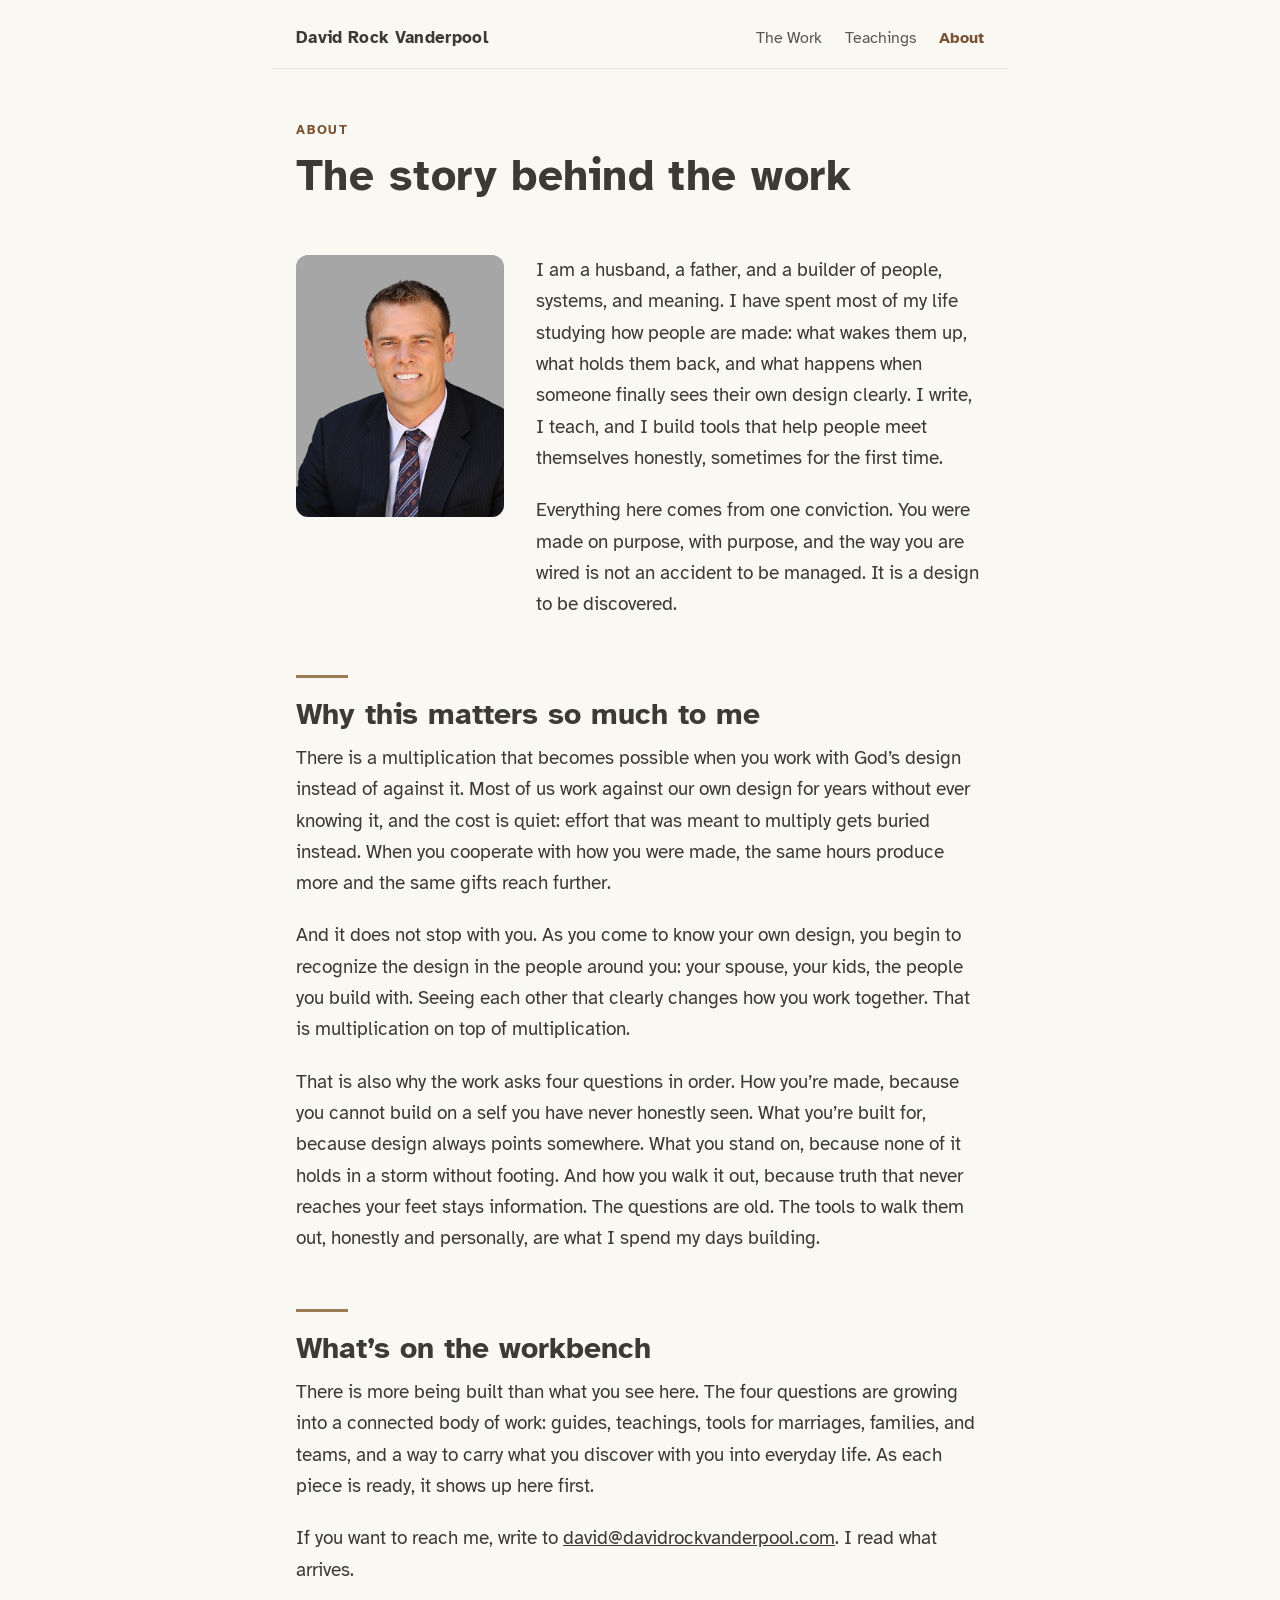
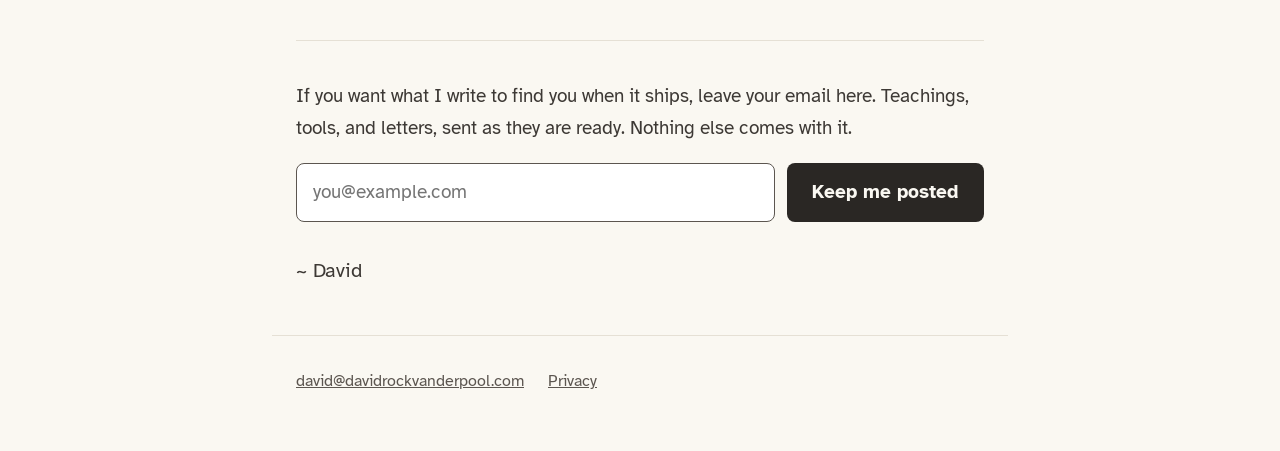
==== about/index.html @ ba371700 "Add files via upload" ====
<!DOCTYPE html>
<html lang="en">
<head>
<meta charset="UTF-8">
<meta name="viewport" content="width=device-width, initial-scale=1.0">
<title>About &middot; David Rock Vanderpool</title>
<meta name="description" content="About David Rock Vanderpool: husband, father, and builder of people, systems, and meaning.">
<link rel="icon" href="data:image/svg+xml,%3Csvg xmlns='http://www.w3.org/2000/svg' viewBox='0 0 64 64'%3E%3Crect width='64' height='64' rx='12' fill='%23FAF8F2'/%3E%3Ctext x='32' y='44' font-family='Georgia,serif' font-size='34' font-weight='bold' fill='%233D3935' text-anchor='middle'%3ED%3C/text%3E%3C/svg%3E">
<link rel="stylesheet" href="/assets/site.css">
</head>
<body>
<nav class="site-nav" aria-label="Site">
<a class="wordmark" href="/">David Rock Vanderpool</a>
<ul>
<li><a href="/the-work/">The Work</a></li>
<li><a href="/teachings/">Teachings</a></li>
<li><a href="/about/" aria-current="page">About</a></li>
</ul>
</nav>
<main>
<header>
<span class="eyebrow">About</span>
<h1>The story behind the work</h1>
</header>

<section class="about" aria-label="About David">
<img src="/assets/headshot_warmgray.jpg" alt="David Rock Vanderpool" width="560" height="705">
<div class="about-text">
<p>I am a husband, a father, and a builder of people, systems, and meaning. I have spent most of my life studying how people are made: what wakes them up, what holds them back, and what happens when someone finally sees their own design clearly. I write, I teach, and I build tools that help people meet themselves honestly, sometimes for the first time.</p>
<p>Everything here comes from one conviction. You were made on purpose, with purpose, and the way you are wired is not an accident to be managed. It is a design to be discovered.</p>
</div>
</section>

<section aria-label="The multiplication">
<h2 class="ruled">Why this matters so much to me</h2>
<p>There is a multiplication that becomes possible when you work with God&rsquo;s design instead of against it. Most of us work against our own design for years without ever knowing it, and the cost is quiet: effort that was meant to multiply gets buried instead. When you cooperate with how you were made, the same hours produce more and the same gifts reach further.</p>
<p>And it does not stop with you. As you come to know your own design, you begin to recognize the design in the people around you: your spouse, your kids, the people you build with. Seeing each other that clearly changes how you work together. That is multiplication on top of multiplication.</p>
<p>That is also why the work asks four questions in order. How you&rsquo;re made, because you cannot build on a self you have never honestly seen. What you&rsquo;re built for, because design always points somewhere. What you stand on, because none of it holds in a storm without footing. And how you walk it out, because truth that never reaches your feet stays information. The questions are old. The tools to walk them out, honestly and personally, are what I spend my days building.</p>
</section>

<section aria-label="What's on the workbench">
<h2 class="ruled">What&rsquo;s on the workbench</h2>
<p>There is more being built than what you see here. The four questions are growing into a connected body of work: guides, teachings, tools for marriages, families, and teams, and a way to carry what you discover with you into everyday life. As each piece is ready, it shows up here first.</p>
<p>If you want to reach me, write to <a href="mailto:david@davidrockvanderpool.com">david@davidrockvanderpool.com</a>. I read what arrives.</p>
</section>

<section class="signup" aria-label="Email signup">
<p>If you want what I write to find you when it ships, leave your email here. Teachings, tools, and letters, sent as they are ready. Nothing else comes with it.</p>
<form action="https://buttondown.com/api/emails/embed-subscribe/davidrockvanderpool" method="post">
<label class="visually-hidden" for="bd-email">Your email address</label>
<input type="email" name="email" id="bd-email" autocomplete="email" placeholder="you@example.com" required>
<input type="hidden" name="embed" value="1">
<button type="submit">Keep me posted</button>
</form>
<p class="signoff">~ David</p>
</section>
</main>

<footer>
<a href="mailto:david@davidrockvanderpool.com">david@davidrockvanderpool.com</a>
<a href="/privacy/">Privacy</a>
</footer>
</body>
</html>
---- assets/site.css ----
/* davidrockvanderpool.com, site v2 shared stylesheet
   Warm editorial on the Stake register. Base register inherited from Phase 1 (DEC4):
   cream #FAF8F2, ink #3D3935, Atkinson Hyperlegible, ~65ch measure, 1.65 line-height. */

@font-face{font-family:'Atkinson Hyperlegible';src:url('/fonts/atkinson-400.woff2') format('woff2');font-weight:400;font-style:normal;font-display:swap}
@font-face{font-family:'Atkinson Hyperlegible';src:url('/fonts/atkinson-700.woff2') format('woff2');font-weight:700;font-style:normal;font-display:swap}
@font-face{font-family:'Atkinson Hyperlegible';src:url('/fonts/atkinson-400i.woff2') format('woff2');font-weight:400;font-style:italic;font-display:swap}

:root{
  --cream:#FAF8F2;
  --ink:#3D3935;
  --ink-soft:#5C5650;
  --accent:#2A2724;
  --bronze:#7A5233;
  --bronze-soft:#9C7A55;
  --rule:#E5E0D5;
  --rule-strong:#D5CCBA;
  --card:#F4F0E6;
}

*{margin:0;padding:0;box-sizing:border-box}
html{scroll-behavior:smooth}
@media (prefers-reduced-motion:reduce){html{scroll-behavior:auto}*{transition:none!important}}

body{background:var(--cream);color:var(--ink);font-family:'Atkinson Hyperlegible',Seravek,'Gill Sans',Verdana,sans-serif;font-size:1.1875rem;line-height:1.65;-webkit-font-smoothing:antialiased}

/* ---------- Navigation ---------- */
.site-nav{max-width:46rem;margin:0 auto;padding:1.4rem 1.5rem .9rem;display:flex;align-items:baseline;justify-content:space-between;gap:1rem;flex-wrap:wrap;border-bottom:1px solid var(--rule)}
.wordmark{font-weight:700;font-size:1.0625rem;text-decoration:none;color:var(--ink);letter-spacing:.02em}
.site-nav ul{display:flex;gap:1.4rem;list-style:none}
.site-nav ul a{font-size:1rem;color:var(--ink-soft);text-decoration:none}
.site-nav ul a:hover,.site-nav ul a:focus{color:var(--ink);text-decoration:underline;text-underline-offset:3px}
.site-nav ul a[aria-current="page"]{color:var(--bronze);font-weight:700}

/* ---------- Layout ---------- */
main{max-width:46rem;margin:0 auto;padding:3.2rem 1.5rem 3rem}
main.narrow{max-width:42rem}
section{margin-top:3.4rem}
section:first-child{margin-top:0}
p+p{margin-top:1.1em}

/* ---------- Type ---------- */
h1{font-size:2.75rem;line-height:1.12;letter-spacing:.01em}
.tagline{font-size:1.3125rem;color:var(--ink-soft);margin-top:.55rem}
h2{font-size:1.875rem;line-height:1.2;margin-bottom:.7rem}
h3{font-size:1.375rem;line-height:1.25;margin-bottom:.45rem}
.eyebrow{display:block;font-size:.8125rem;font-weight:700;letter-spacing:.14em;text-transform:uppercase;color:var(--bronze);margin-bottom:.6rem}
.subtitle{font-style:italic;font-size:1.1875rem;color:var(--ink-soft);margin-top:.25rem;margin-bottom:1.1em}
.lede{font-size:1.3125rem;line-height:1.6}
a{color:var(--ink)}
a:hover,a:focus{color:var(--bronze)}
:focus-visible{outline:2.5px solid var(--accent);outline-offset:2px}

/* Rule motif above section headings */
.ruled::before{content:"";display:block;width:3.25rem;border-top:3px solid var(--bronze-soft);margin-bottom:1.1rem}

/* Asterism divider */
.asterism{border:none;text-align:center;margin:2.8rem auto;color:var(--bronze-soft);font-size:1.25rem;letter-spacing:.9em;text-indent:.9em}
.asterism::before{content:"\00B7\00A0\00B7\00A0\00B7"}

/* ---------- Three questions blocks ---------- */
.questions{display:grid;gap:1.1rem;margin-top:1.6rem}
.q{background:var(--card);border-left:4px solid var(--bronze-soft);border-radius:.5rem;padding:1.3rem 1.5rem}
.q .qnum{font-size:.8125rem;font-weight:700;letter-spacing:.14em;text-transform:uppercase;color:var(--bronze);display:block;margin-bottom:.3rem}
.q h3{margin-bottom:.35rem}
.q p{font-size:1.0938rem;color:var(--ink)}

/* ---------- About / photo ---------- */
.about{display:flex;gap:2rem;align-items:flex-start;flex-wrap:wrap}
.about img{width:13rem;height:auto;max-width:40vw;border-radius:.75rem;flex-shrink:0}
.about-text{flex:1;min-width:16rem}

/* ---------- CTA ---------- */
.cta{display:inline-block;background:var(--accent);color:var(--cream);text-decoration:none;font-weight:700;font-size:1.125rem;padding:.85rem 1.9rem;border-radius:.5rem;margin-top:1.4rem}
.cta:hover,.cta:focus{background:var(--bronze);color:var(--cream)}
.cta-note{font-size:1rem;color:var(--ink-soft);margin-top:.8rem}
.textlink{font-weight:700;text-decoration:underline;text-underline-offset:3px}

/* ---------- Signup ---------- */
.signup{border-top:1px solid var(--rule);padding-top:2.5rem}
form{display:flex;gap:.75rem;margin-top:1.2rem;flex-wrap:wrap}
label.visually-hidden{position:absolute;width:1px;height:1px;overflow:hidden;clip:rect(0 0 0 0)}
input[type=email]{flex:1;min-width:14rem;font:inherit;padding:.8rem 1rem;border:1.5px solid var(--ink-soft);border-radius:.5rem;background:#fff;color:var(--ink)}
input[type=email]:focus{outline:2.5px solid var(--accent);outline-offset:1px}
button{font:inherit;font-weight:700;background:var(--accent);color:var(--cream);border:none;border-radius:.5rem;padding:.8rem 1.6rem;cursor:pointer}
button:hover,button:focus{background:var(--bronze)}
.signoff{margin-top:2rem;font-size:1.25rem}

/* ---------- Teaching index ---------- */
.teaching-card{background:var(--card);border-radius:.6rem;padding:1.6rem 1.7rem;margin-top:1.6rem}
.teaching-card h2{font-size:1.5625rem}
.teaching-card .subtitle{margin-bottom:.7em}
.teaching-card p{font-size:1.0938rem}

/* ---------- Teaching page ---------- */
.teaching h1{font-size:2.375rem}
.teaching .poemcenter{margin:2.2rem auto;max-width:34rem;font-style:italic;text-align:center}
.teaching .poemcenter p{margin-top:.55em}
.teaching .poemattribution{text-align:center;font-size:.9375rem;color:var(--ink-soft);margin-top:1rem}
.teaching h2{margin-top:2.6rem;padding-top:1.6rem;border-top:1px solid var(--rule)}
.teaching blockquote{border-left:3px solid var(--bronze-soft);margin:1.4rem 0;padding:.2rem 0 .2rem 1.3rem;color:var(--ink)}
.teaching blockquote p{font-size:1.125rem}
.teaching hr{border:none;border-top:1px solid var(--rule);margin:2.4rem auto;width:60%}
.dropcap::first-letter{float:left;font-size:3.4em;line-height:.85;padding:.04em .08em 0 0;font-weight:700;color:var(--bronze)}

/* ---------- Teaching Footer Component ---------- */
/* Terracotta / sage palette for the teaching footer */
:root{
  --terracotta:#B85C38;
  --terracotta-soft:#D4795A;
  --terracotta-bg:#FDF0EB;
  --sage:#4A6741;
  --sage-soft:#6B8F62;
  --sage-bg:#EEF3ED;
}

.teaching-footer{
  border-top:2px solid var(--rule-strong);
  margin-top:3.6rem;
  padding:3rem 1.5rem 3.5rem;
  background:var(--cream);
}
.tf-inner{
  max-width:46rem;
  margin:0 auto;
}
.tf-opener{
  font-size:1.0625rem;
  color:var(--ink-soft);
  font-style:italic;
  margin-bottom:2rem;
  text-align:center;
}

/* Primary panel */
.tf-primary{
  background:var(--terracotta-bg);
  border:1.5px solid var(--terracotta-soft);
  border-radius:.75rem;
  padding:1.8rem 2rem;
  display:flex;
  flex-direction:column;
  gap:1.2rem;
  margin-bottom:2.4rem;
}
.tf-primary .eyebrow{color:var(--terracotta);}
.tf-primary-text p{
  font-size:1.0938rem;
  color:var(--ink);
}
.tf-primary-cta{
  align-self:flex-start;
  background:var(--terracotta);
  font-size:1rem;
  padding:.75rem 1.5rem;
  margin-top:.4rem;
}
.tf-primary-cta:hover,.tf-primary-cta:focus{background:var(--terracotta-soft);color:var(--cream);}

/* Secondary row */
.tf-secondary-row{
  display:grid;
  grid-template-columns:repeat(3,1fr);
  gap:1.25rem;
}
.tf-block{
  background:var(--sage-bg);
  border:1.5px solid #C5D6C2;
  border-radius:.65rem;
  padding:1.4rem 1.5rem;
  display:flex;
  flex-direction:column;
  gap:.9rem;
}
.tf-block .eyebrow{color:var(--sage);}
.tf-block p{
  font-size:1rem;
  color:var(--ink);
  flex:1;
}

/* Shared button styles for teaching footer */
.tf-btn{
  display:inline-block;
  font-family:inherit;
  font-size:.9375rem;
  font-weight:700;
  border-radius:.45rem;
  padding:.65rem 1.1rem;
  cursor:pointer;
  text-decoration:none;
  text-align:center;
  border:none;
  line-height:1.3;
}
.tf-btn-solid{
  background:var(--sage);
  color:var(--cream);
}
.tf-btn-solid:hover,.tf-btn-solid:focus{background:var(--sage-soft);color:var(--cream);}
.tf-btn-outline{
  background:transparent;
  color:var(--sage);
  border:1.5px solid var(--sage);
}
.tf-btn-outline:hover,.tf-btn-outline:focus{background:var(--sage);color:var(--cream);}
.tf-btn-share{
  background:var(--sage);
  color:var(--cream);
  width:100%;
}
.tf-btn-share:hover,.tf-btn-share:focus{background:var(--sage-soft);}

/* Share controls */
.tf-share-controls{
  display:flex;
  flex-direction:column;
  gap:.55rem;
}
.tf-share-desktop{
  display:flex;
  flex-direction:column;
  gap:.5rem;
}
.tf-copy-confirm{
  font-size:.875rem;
  color:var(--sage);
  font-style:italic;
}

/* Subscribe form in footer */
.tf-form{
  display:flex;
  flex-direction:column;
  gap:.55rem;
}
.tf-form input[type=email]{
  width:100%;
  min-width:0;
  font:inherit;
  font-size:.9375rem;
  padding:.65rem .9rem;
  border:1.5px solid var(--ink-soft);
  border-radius:.45rem;
  background:#fff;
  color:var(--ink);
}
.tf-form input[type=email]:focus{outline:2.5px solid var(--sage);outline-offset:1px;}
.tf-form .tf-btn-solid{width:100%;}

/* Responsive: stack secondary row on narrow screens */
@media (max-width:780px){
  .tf-secondary-row{grid-template-columns:1fr;}
  .tf-primary{padding:1.4rem 1.3rem;}
}
@media (max-width:640px){
  .teaching-footer{padding:2.4rem 1.25rem 3rem;}
  .tf-primary-cta{align-self:stretch;text-align:center;}
}

/* ---------- Footer ---------- */
footer{max-width:46rem;margin:0 auto;padding:2rem 1.5rem 3.5rem;border-top:1px solid var(--rule);color:var(--ink-soft);font-size:1rem;display:flex;gap:1.5rem;flex-wrap:wrap}
footer a{color:var(--ink-soft)}

/* ---------- Responsive ---------- */
@media (max-width:640px){
  main{padding-top:2.4rem}
  h1{font-size:2.125rem}
  h2{font-size:1.625rem}
  .about{gap:1.25rem}
  .site-nav ul{gap:1rem}
}
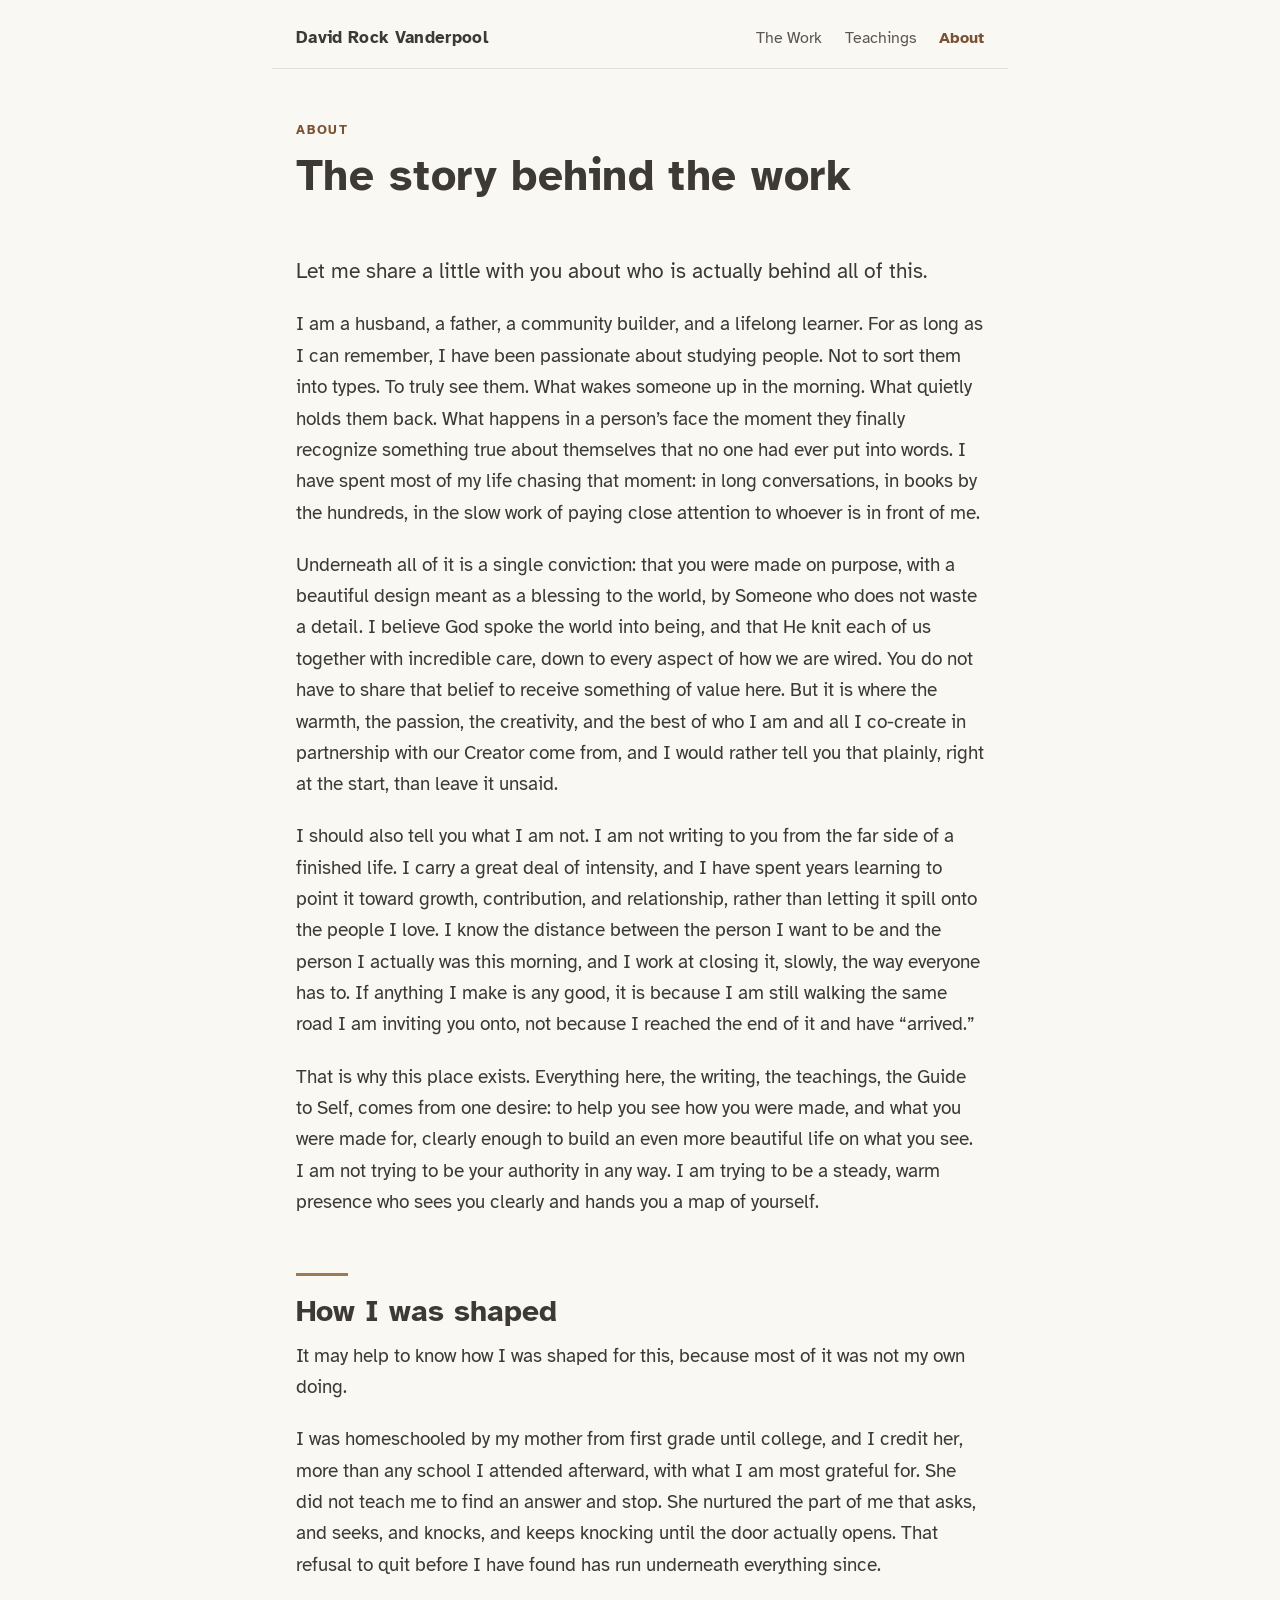
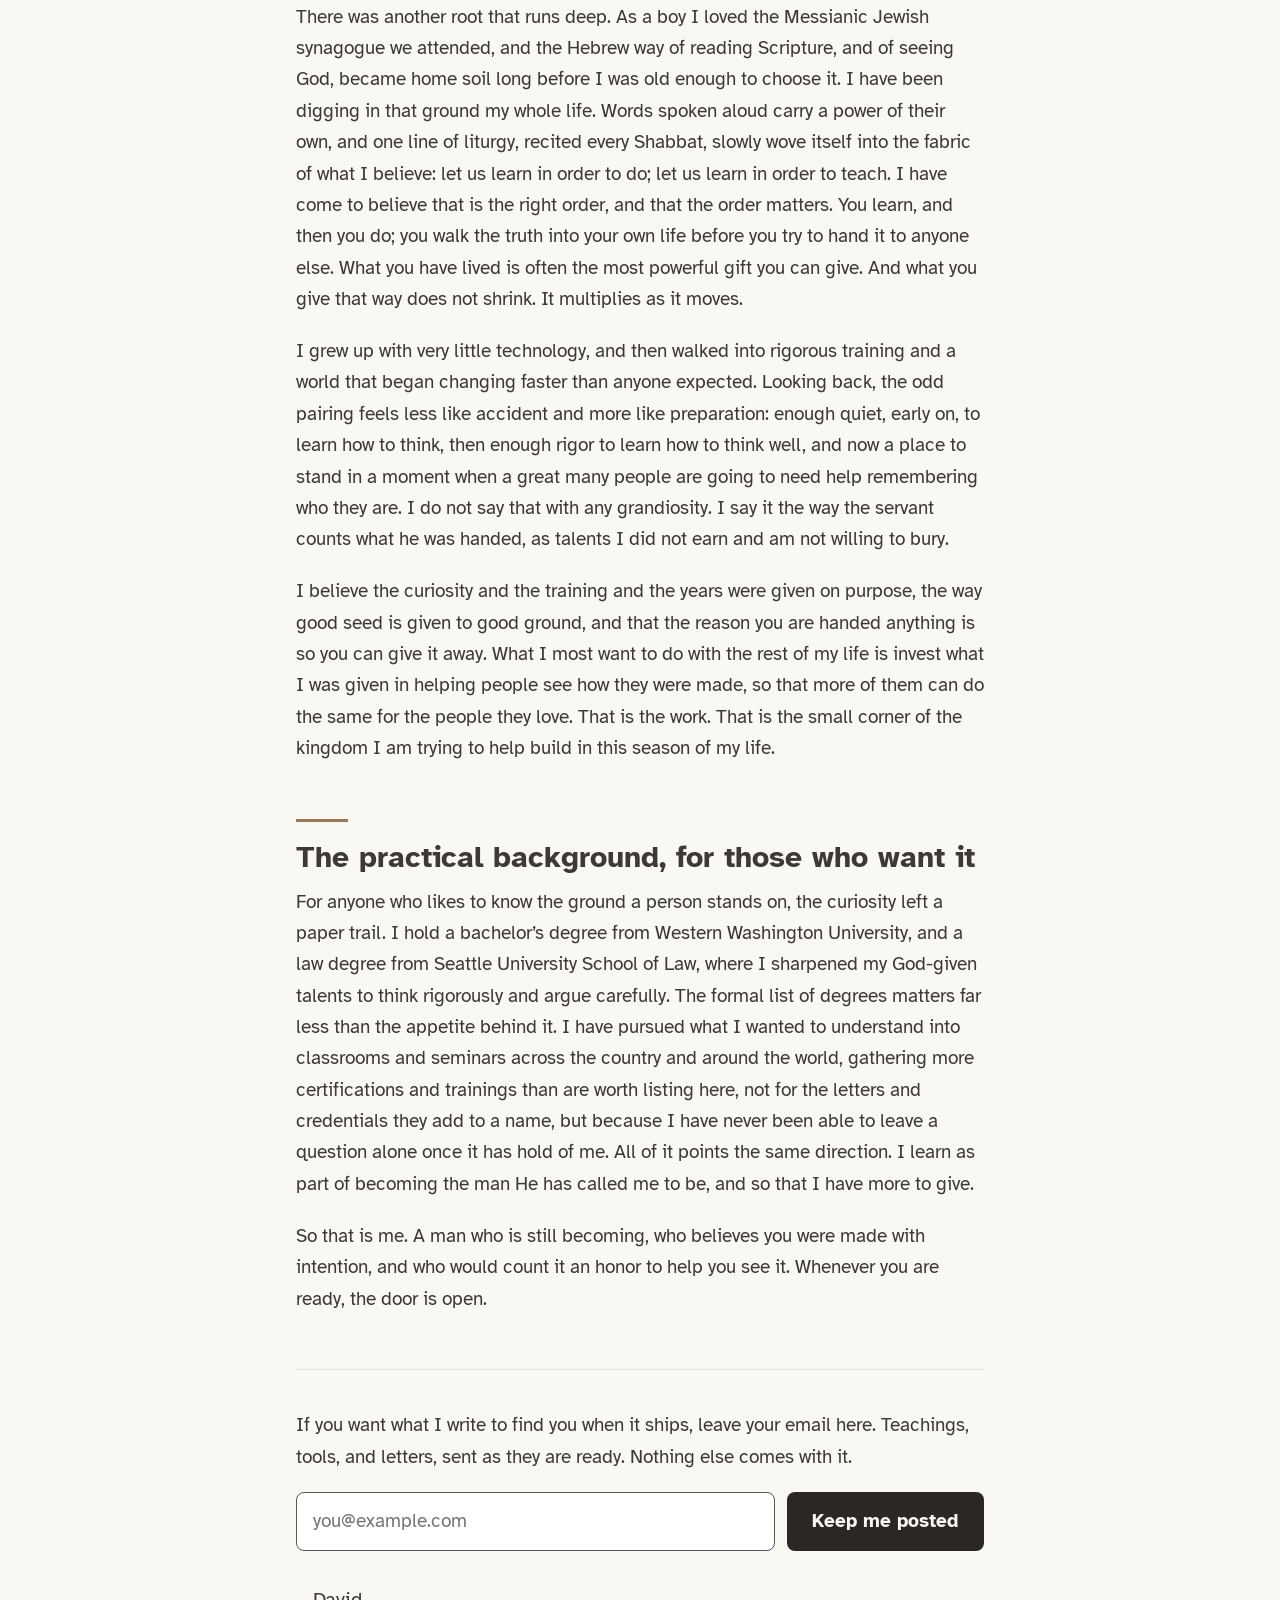
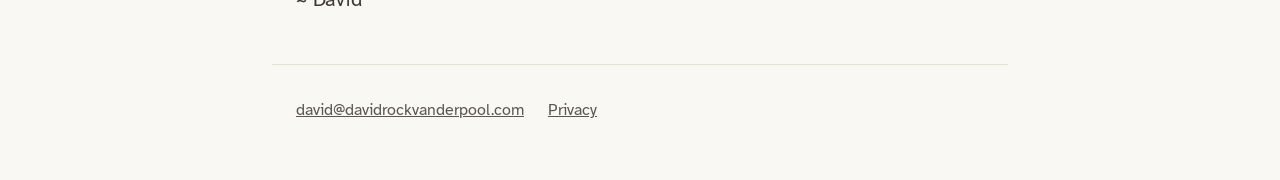
==== commit 2f8b6fd6: "Add files via upload" ====
--- a/about/index.html
+++ b/about/index.html
@@ -4,7 +4,7 @@
 <meta charset="UTF-8">
 <meta name="viewport" content="width=device-width, initial-scale=1.0">
 <title>About &middot; David Rock Vanderpool</title>
-<meta name="description" content="About David Rock Vanderpool: husband, father, and builder of people, systems, and meaning.">
+<meta name="description" content="About David Rock Vanderpool: husband, father, community builder, and lifelong learner. A man who believes you were made on purpose, with a beautiful design meant as a blessing to the world.">
 <link rel="icon" href="data:image/svg+xml,%3Csvg xmlns='http://www.w3.org/2000/svg' viewBox='0 0 64 64'%3E%3Crect width='64' height='64' rx='12' fill='%23FAF8F2'/%3E%3Ctext x='32' y='44' font-family='Georgia,serif' font-size='34' font-weight='bold' fill='%233D3935' text-anchor='middle'%3ED%3C/text%3E%3C/svg%3E">
 <link rel="stylesheet" href="/assets/site.css">
 </head>
@@ -23,25 +23,27 @@
 <h1>The story behind the work</h1>
 </header>
 
-<section class="about" aria-label="About David">
-<img src="/assets/headshot_warmgray.jpg" alt="David Rock Vanderpool" width="560" height="705">
-<div class="about-text">
-<p>I am a husband, a father, and a builder of people, systems, and meaning. I have spent most of my life studying how people are made: what wakes them up, what holds them back, and what happens when someone finally sees their own design clearly. I write, I teach, and I build tools that help people meet themselves honestly, sometimes for the first time.</p>
-<p>Everything here comes from one conviction. You were made on purpose, with purpose, and the way you are wired is not an accident to be managed. It is a design to be discovered.</p>
-</div>
+<section aria-label="About David">
+<p class="lede">Let me share a little with you about who is actually behind all of this.</p>
+<p>I am a husband, a father, a community builder, and a lifelong learner. For as long as I can remember, I have been passionate about studying people. Not to sort them into types. To truly see them. What wakes someone up in the morning. What quietly holds them back. What happens in a person&rsquo;s face the moment they finally recognize something true about themselves that no one had ever put into words. I have spent most of my life chasing that moment: in long conversations, in books by the hundreds, in the slow work of paying close attention to whoever is in front of me.</p>
+<p>Underneath all of it is a single conviction: that you were made on purpose, with a beautiful design meant as a blessing to the world, by Someone who does not waste a detail. I believe God spoke the world into being, and that He knit each of us together with incredible care, down to every aspect of how we are wired. You do not have to share that belief to receive something of value here. But it is where the warmth, the passion, the creativity, and the best of who I am and all I co-create in partnership with our Creator come from, and I would rather tell you that plainly, right at the start, than leave it unsaid.</p>
+<p>I should also tell you what I am not. I am not writing to you from the far side of a finished life. I carry a great deal of intensity, and I have spent years learning to point it toward growth, contribution, and relationship, rather than letting it spill onto the people I love. I know the distance between the person I want to be and the person I actually was this morning, and I work at closing it, slowly, the way everyone has to. If anything I make is any good, it is because I am still walking the same road I am inviting you onto, not because I reached the end of it and have &ldquo;arrived.&rdquo;</p>
+<p>That is why this place exists. Everything here, the writing, the teachings, the Guide to Self, comes from one desire: to help you see how you were made, and what you were made for, clearly enough to build an even more beautiful life on what you see. I am not trying to be your authority in any way. I am trying to be a steady, warm presence who sees you clearly and hands you a map of yourself.</p>
 </section>
 
-<section aria-label="The multiplication">
-<h2 class="ruled">Why this matters so much to me</h2>
-<p>There is a multiplication that becomes possible when you work with God&rsquo;s design instead of against it. Most of us work against our own design for years without ever knowing it, and the cost is quiet: effort that was meant to multiply gets buried instead. When you cooperate with how you were made, the same hours produce more and the same gifts reach further.</p>
-<p>And it does not stop with you. As you come to know your own design, you begin to recognize the design in the people around you: your spouse, your kids, the people you build with. Seeing each other that clearly changes how you work together. That is multiplication on top of multiplication.</p>
-<p>That is also why the work asks four questions in order. How you&rsquo;re made, because you cannot build on a self you have never honestly seen. What you&rsquo;re built for, because design always points somewhere. What you stand on, because none of it holds in a storm without footing. And how you walk it out, because truth that never reaches your feet stays information. The questions are old. The tools to walk them out, honestly and personally, are what I spend my days building.</p>
+<section aria-label="How I was shaped">
+<h2 class="ruled">How I was shaped</h2>
+<p>It may help to know how I was shaped for this, because most of it was not my own doing.</p>
+<p>I was homeschooled by my mother from first grade until college, and I credit her, more than any school I attended afterward, with what I am most grateful for. She did not teach me to find an answer and stop. She nurtured the part of me that asks, and seeks, and knocks, and keeps knocking until the door actually opens. That refusal to quit before I have found has run underneath everything since.</p>
+<p>There was another root that runs deep. As a boy I loved the Messianic Jewish synagogue we attended, and the Hebrew way of reading Scripture, and of seeing God, became home soil long before I was old enough to choose it. I have been digging in that ground my whole life. Words spoken aloud carry a power of their own, and one line of liturgy, recited every Shabbat, slowly wove itself into the fabric of what I believe: let us learn in order to do; let us learn in order to teach. I have come to believe that is the right order, and that the order matters. You learn, and then you do; you walk the truth into your own life before you try to hand it to anyone else. What you have lived is often the most powerful gift you can give. And what you give that way does not shrink. It multiplies as it moves.</p>
+<p>I grew up with very little technology, and then walked into rigorous training and a world that began changing faster than anyone expected. Looking back, the odd pairing feels less like accident and more like preparation: enough quiet, early on, to learn how to think, then enough rigor to learn how to think well, and now a place to stand in a moment when a great many people are going to need help remembering who they are. I do not say that with any grandiosity. I say it the way the servant counts what he was handed, as talents I did not earn and am not willing to bury.</p>
+<p>I believe the curiosity and the training and the years were given on purpose, the way good seed is given to good ground, and that the reason you are handed anything is so you can give it away. What I most want to do with the rest of my life is invest what I was given in helping people see how they were made, so that more of them can do the same for the people they love. That is the work. That is the small corner of the kingdom I am trying to help build in this season of my life.</p>
 </section>
 
-<section aria-label="What's on the workbench">
-<h2 class="ruled">What&rsquo;s on the workbench</h2>
-<p>There is more being built than what you see here. The four questions are growing into a connected body of work: guides, teachings, tools for marriages, families, and teams, and a way to carry what you discover with you into everyday life. As each piece is ready, it shows up here first.</p>
-<p>If you want to reach me, write to <a href="mailto:david@davidrockvanderpool.com">david@davidrockvanderpool.com</a>. I read what arrives.</p>
+<section aria-label="Practical background">
+<h2 class="ruled">The practical background, for those who want it</h2>
+<p>For anyone who likes to know the ground a person stands on, the curiosity left a paper trail. I hold a bachelor&rsquo;s degree from Western Washington University, and a law degree from Seattle University School of Law, where I sharpened my God-given talents to think rigorously and argue carefully. The formal list of degrees matters far less than the appetite behind it. I have pursued what I wanted to understand into classrooms and seminars across the country and around the world, gathering more certifications and trainings than are worth listing here, not for the letters and credentials they add to a name, but because I have never been able to leave a question alone once it has hold of me. All of it points the same direction. I learn as part of becoming the man He has called me to be, and so that I have more to give.</p>
+<p>So that is me. A man who is still becoming, who believes you were made with intention, and who would count it an honor to help you see it. Whenever you are ready, the door is open.</p>
 </section>
 
 <section class="signup" aria-label="Email signup">
